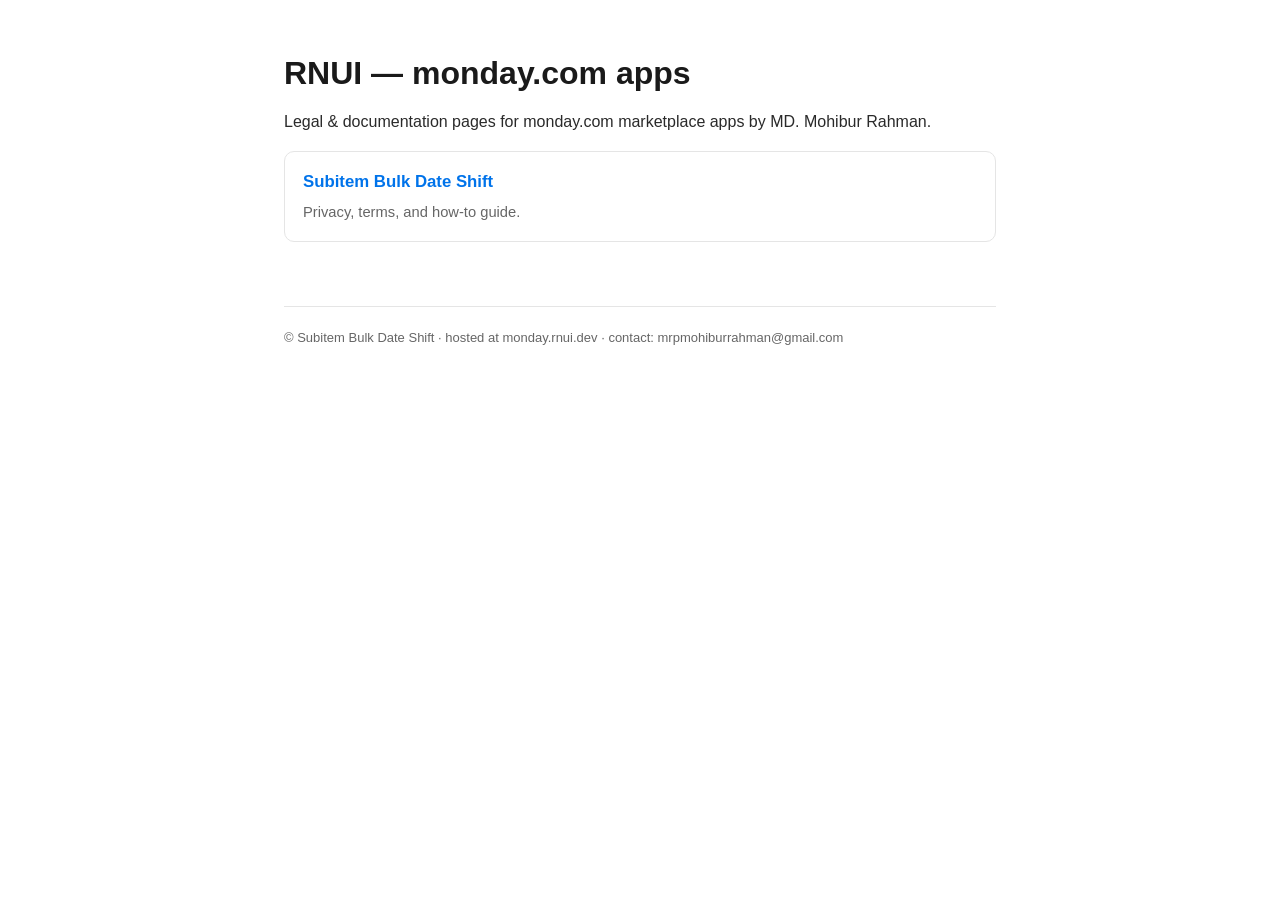
==== index.html @ d57ae2f7 "init: rnui monday.com apps docs hub (privacy/terms/guide for subitem-bulk-date-shift) Co-Authored-By" ====
<!DOCTYPE html>
<html lang="en"><head>
<meta charset="utf-8"><meta name="viewport" content="width=device-width,initial-scale=1">
<title>RNUI — monday.com apps</title>
<meta name="robots" content="index,follow">
<style>
:root{--ink:#1a1a1a;--dim:#666;--line:#e5e5e5;--accent:#0073ea;--bg:#fff}
*{box-sizing:border-box}
body{margin:0;background:var(--bg);color:var(--ink);
  font:16px/1.65 -apple-system,BlinkMacSystemFont,"Segoe UI",Roboto,Helvetica,Arial,sans-serif;
  -webkit-font-smoothing:antialiased}
.wrap{max-width:760px;margin:0 auto;padding:48px 24px 96px}
header.top{border-bottom:1px solid var(--line);margin-bottom:40px;padding-bottom:20px}
header.top a.back{color:var(--accent);text-decoration:none;font-size:14px}
h1{font-size:2rem;line-height:1.2;margin:.2em 0 .1em}
h2{font-size:1.35rem;margin:2em 0 .4em;padding-top:.4em}
h3{font-size:1.1rem;margin:1.6em 0 .3em}
p,li{color:#2a2a2a}
a{color:var(--accent)}
code{background:#f4f5f7;padding:.12em .35em;border-radius:4px;font-size:.9em}
table{border-collapse:collapse;width:100%;margin:1.2em 0;font-size:.95em}
th,td{border:1px solid var(--line);padding:.5em .7em;text-align:left;vertical-align:top}
th{background:#f7f8fa}
em{color:var(--dim)}
blockquote{border-left:3px solid var(--line);margin:1.2em 0;padding:.2em 1em;color:var(--dim)}
hr{border:0;border-top:1px solid var(--line);margin:2em 0}
footer{margin-top:64px;padding-top:20px;border-top:1px solid var(--line);color:var(--dim);font-size:13px}
ul.cards{list-style:none;padding:0}
ul.cards li{border:1px solid var(--line);border-radius:10px;padding:16px 18px;margin:10px 0}
ul.cards a{font-weight:600;text-decoration:none;font-size:1.05rem}
ul.cards p{margin:.3em 0 0;color:var(--dim);font-size:.92em}
</style>
</head><body><div class="wrap">

<main><h1>RNUI — monday.com apps</h1>
<p>Legal &amp; documentation pages for monday.com marketplace apps by MD. Mohibur Rahman.</p>
<ul class="cards">
<li><a href="./subitem-bulk-date-shift/">Subitem Bulk Date Shift</a><p>Privacy, terms, and how-to guide.</p></li>
</ul></main>
<footer>&copy; Subitem Bulk Date Shift &middot; hosted at monday.rnui.dev &middot; contact: mrpmohiburrahman@gmail.com</footer>
</div></body></html>
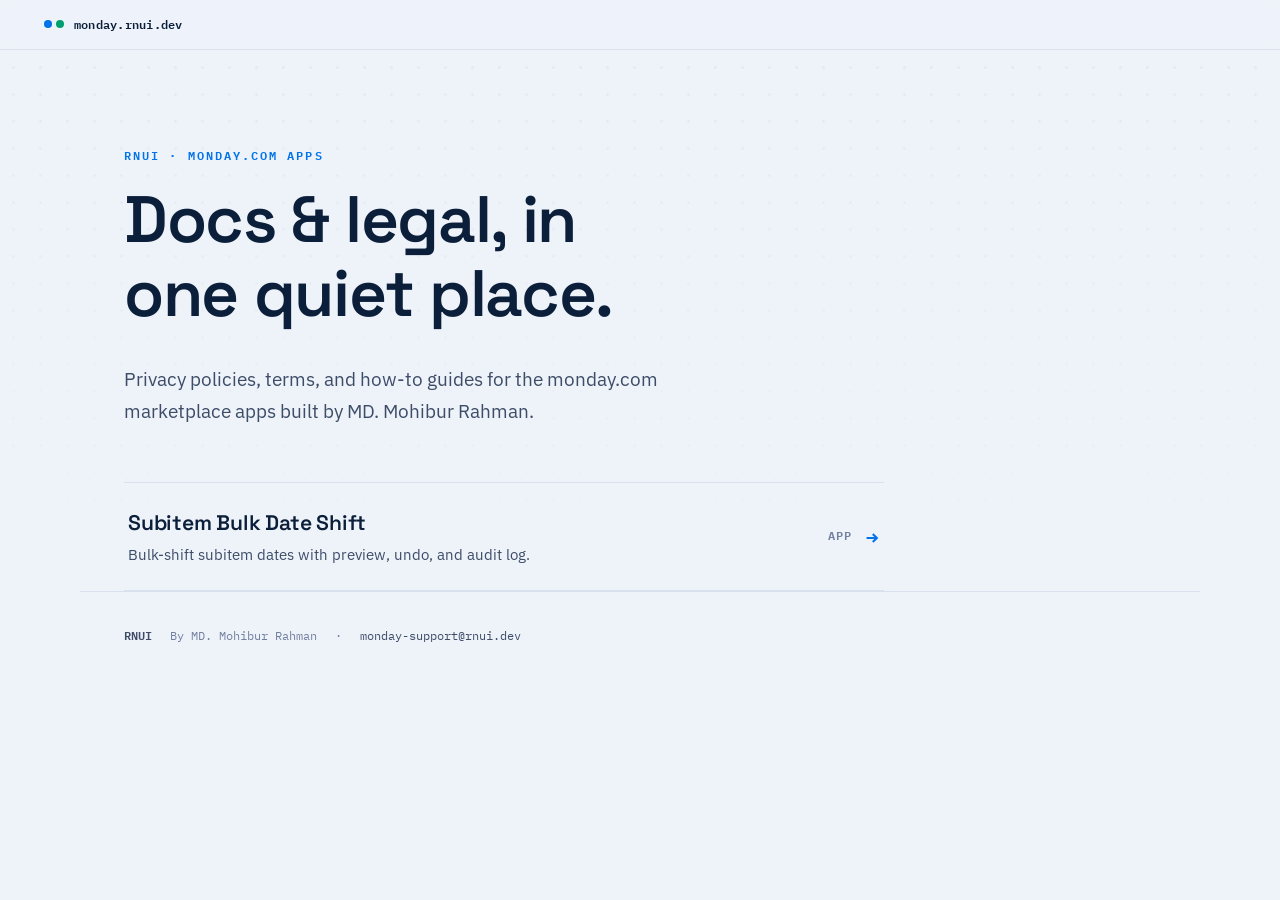
==== commit 1b613dd0: "redesign: distinctive docs/legal hub + content fixes + support email Design (frontend-design skill):" ====
--- a/index.html
+++ b/index.html
@@ -2,40 +2,40 @@
 <html lang="en"><head>
 <meta charset="utf-8"><meta name="viewport" content="width=device-width,initial-scale=1">
 <title>RNUI — monday.com apps</title>
+<meta name="description" content="Legal and documentation pages for monday.com marketplace apps by MD. Mohibur Rahman.">
 <meta name="robots" content="index,follow">
-<style>
-:root{--ink:#1a1a1a;--dim:#666;--line:#e5e5e5;--accent:#0073ea;--bg:#fff}
-*{box-sizing:border-box}
-body{margin:0;background:var(--bg);color:var(--ink);
-  font:16px/1.65 -apple-system,BlinkMacSystemFont,"Segoe UI",Roboto,Helvetica,Arial,sans-serif;
-  -webkit-font-smoothing:antialiased}
-.wrap{max-width:760px;margin:0 auto;padding:48px 24px 96px}
-header.top{border-bottom:1px solid var(--line);margin-bottom:40px;padding-bottom:20px}
-header.top a.back{color:var(--accent);text-decoration:none;font-size:14px}
-h1{font-size:2rem;line-height:1.2;margin:.2em 0 .1em}
-h2{font-size:1.35rem;margin:2em 0 .4em;padding-top:.4em}
-h3{font-size:1.1rem;margin:1.6em 0 .3em}
-p,li{color:#2a2a2a}
-a{color:var(--accent)}
-code{background:#f4f5f7;padding:.12em .35em;border-radius:4px;font-size:.9em}
-table{border-collapse:collapse;width:100%;margin:1.2em 0;font-size:.95em}
-th,td{border:1px solid var(--line);padding:.5em .7em;text-align:left;vertical-align:top}
-th{background:#f7f8fa}
-em{color:var(--dim)}
-blockquote{border-left:3px solid var(--line);margin:1.2em 0;padding:.2em 1em;color:var(--dim)}
-hr{border:0;border-top:1px solid var(--line);margin:2em 0}
-footer{margin-top:64px;padding-top:20px;border-top:1px solid var(--line);color:var(--dim);font-size:13px}
-ul.cards{list-style:none;padding:0}
-ul.cards li{border:1px solid var(--line);border-radius:10px;padding:16px 18px;margin:10px 0}
-ul.cards a{font-weight:600;text-decoration:none;font-size:1.05rem}
-ul.cards p{margin:.3em 0 0;color:var(--dim);font-size:.92em}
-</style>
-</head><body><div class="wrap">
+<link rel="preconnect" href="https://fonts.googleapis.com">
+<link rel="preconnect" href="https://fonts.gstatic.com" crossorigin>
+<link href="https://fonts.googleapis.com/css2?family=IBM+Plex+Mono:wght@500;600&family=IBM+Plex+Sans:wght@400;500;600&family=Space+Grotesk:wght@500;600;700&display=swap" rel="stylesheet">
+<link rel="stylesheet" href="/assets/style.css">
+</head>
+<body class="anim">
+<header class="masthead">
+  <a class="wordmark" href="/"><span class="dot"></span>monday.rnui.dev</a>
+</header>
 
-<main><h1>RNUI — monday.com apps</h1>
-<p>Legal &amp; documentation pages for monday.com marketplace apps by MD. Mohibur Rahman.</p>
-<ul class="cards">
-<li><a href="./subitem-bulk-date-shift/">Subitem Bulk Date Shift</a><p>Privacy, terms, and how-to guide.</p></li>
-</ul></main>
-<footer>&copy; Subitem Bulk Date Shift &middot; hosted at monday.rnui.dev &middot; contact: mrpmohiburrahman@gmail.com</footer>
-</div></body></html>+<main class="shell">
+  <section class="hero">
+    <p class="eyebrow">RNUI · monday.com apps</p>
+    <h1 class="hero-title">Docs &amp; legal, in one quiet place.</h1>
+    <p class="hero-sub">Privacy policies, terms, and how-to guides for the monday.com marketplace apps built by MD. Mohibur Rahman.</p>
+  </section>
+
+  <nav class="docindex" aria-label="Apps">
+    <a class="doc" href="./subitem-bulk-date-shift/">
+      <span class="doc-main">
+        <span class="doc-title">Subitem Bulk Date Shift</span>
+        <span class="doc-desc">Bulk-shift subitem dates with preview, undo, and audit log.</span>
+      </span>
+      <span class="doc-side">App<span class="doc-arrow">→</span></span>
+    </a>
+  </nav>
+</main>
+
+<footer class="site">
+  <b>RNUI</b>
+  <span>By MD. Mohibur Rahman</span>
+  <span>·</span>
+  <a href="mailto:monday-support@rnui.dev">monday-support@rnui.dev</a>
+</footer>
+</body></html>
--- a/assets/style.css
+++ b/assets/style.css
@@ -0,0 +1,211 @@
+/* monday.rnui.dev — Subitem Bulk Date Shift · docs & legal
+   Design thesis: "the shift" — a date moved by an offset along a timeline.
+   Display: Space Grotesk · Body: IBM Plex Sans · Data/dates: IBM Plex Mono */
+
+:root{
+  --ink:#0b1f3a;
+  --ink-2:#3d4d68;
+  --ink-3:#7280a0;
+  --paper:#eef2f9;
+  --surface:#ffffff;
+  --line:#d9e1ee;
+  --brand:#0073ea;
+  --brand-deep:#0257b3;
+  --brand-wash:#e6f0fd;
+  --applied:#009f6f;          /* "after / applied" — the one counterpoint accent */
+  --applied-wash:#e0f5ec;
+  --radius:16px;
+  --measure:66ch;
+  --maxw:1120px;
+  --pad:clamp(22px,5vw,44px);
+  --font-display:"Space Grotesk",system-ui,sans-serif;
+  --font-body:"IBM Plex Sans",system-ui,sans-serif;
+  --font-mono:"IBM Plex Mono",ui-monospace,"SF Mono",monospace;
+}
+
+*{box-sizing:border-box}
+html{-webkit-text-size-adjust:100%;scroll-behavior:smooth}
+body{
+  margin:0;color:var(--ink);background:var(--paper);
+  font-family:var(--font-body);font-size:clamp(15px,.55vw + 13.5px,17px);line-height:1.68;
+  -webkit-font-smoothing:antialiased;text-rendering:optimizeLegibility;
+}
+/* planner dot-grid — a calendar page, faded to nothing */
+body::before{
+  content:"";position:fixed;inset:0;z-index:-1;pointer-events:none;
+  background-image:radial-gradient(var(--line) 1.1px,transparent 1.6px);
+  background-size:27px 27px;opacity:.55;
+  -webkit-mask-image:linear-gradient(180deg,#000,transparent 62%);
+          mask-image:linear-gradient(180deg,#000,transparent 62%);
+}
+
+a{color:var(--brand);text-decoration:none}
+a:hover{color:var(--brand-deep);text-decoration:underline;text-underline-offset:3px}
+::selection{background:var(--brand);color:#fff}
+:focus-visible{outline:2.5px solid var(--brand);outline-offset:3px;border-radius:4px}
+
+/* ---- masthead ---- */
+.masthead{
+  position:sticky;top:0;z-index:20;
+  display:flex;align-items:center;justify-content:space-between;gap:16px;
+  padding:14px var(--pad);
+  background:color-mix(in srgb,var(--paper) 82%,transparent);
+  backdrop-filter:saturate(1.4) blur(10px);
+  -webkit-backdrop-filter:saturate(1.4) blur(10px);
+  border-bottom:1px solid var(--line);
+}
+.wordmark{
+  display:inline-flex;align-items:center;gap:22px;
+  font-family:var(--font-mono);font-size:.78rem;font-weight:600;letter-spacing:.02em;
+  color:var(--ink);
+}
+.wordmark:hover{text-decoration:none;color:var(--ink)}
+.wordmark .dot{width:8px;height:8px;border-radius:50%;
+  background:var(--brand);box-shadow:12px 0 0 0 var(--applied)}
+.masthead nav{display:flex;gap:18px;font-family:var(--font-mono);font-size:.76rem;font-weight:500}
+.masthead nav a{color:var(--ink-2)}
+.backlink{font-family:var(--font-mono);font-size:.76rem;font-weight:500;color:var(--ink-2)}
+.backlink:hover{color:var(--brand)}
+
+/* ---- shell ---- */
+.shell{max-width:var(--maxw);margin:0 auto;padding:0 var(--pad)}
+.prose{max-width:var(--measure);margin:0 auto;padding:clamp(30px,6vw,64px) 0 40px}
+footer.site{
+  max-width:var(--maxw);margin:0 auto;padding:34px var(--pad) 60px;
+  border-top:1px solid var(--line);
+  display:flex;flex-wrap:wrap;gap:6px 18px;align-items:baseline;
+  font-family:var(--font-mono);font-size:.74rem;color:var(--ink-3)}
+footer.site b{color:var(--ink-2);font-weight:600}
+footer.site a{color:var(--ink-2)}
+
+/* ---- shared type ---- */
+.eyebrow{
+  font-family:var(--font-mono);font-size:.72rem;font-weight:600;
+  letter-spacing:.18em;text-transform:uppercase;color:var(--brand);margin:0 0 18px}
+h1,h2,h3{font-family:var(--font-display);color:var(--ink);
+  letter-spacing:-.02em;line-height:1.12;text-wrap:balance}
+h1{font-size:clamp(2rem,4.4vw,3rem);font-weight:600;margin:.1em 0 .5em}
+h2{font-size:clamp(1.28rem,2.4vw,1.65rem);font-weight:600;margin:2.4em 0 .5em}
+h3{font-size:1.12rem;font-weight:600;margin:1.9em 0 .4em;letter-spacing:-.01em}
+p{margin:0 0 1.15em}
+strong{font-weight:600;color:var(--ink)}
+em{color:var(--ink-2)}
+hr{border:0;height:1px;background:var(--line);margin:2.6em 0}
+
+.prose ul,.prose ol{margin:0 0 1.3em;padding-left:1.35em}
+.prose li{margin:.4em 0;padding-left:.15em}
+.prose li::marker{color:var(--brand)}
+.prose ol li::marker{font-family:var(--font-mono);font-size:.82em;color:var(--ink-3)}
+
+code{font-family:var(--font-mono);font-size:.86em;font-weight:500;
+  background:var(--surface);border:1px solid var(--line);
+  padding:.1em .42em;border-radius:6px;color:var(--brand-deep);white-space:nowrap}
+
+blockquote{margin:1.8em 0;padding:18px 22px;background:var(--surface);
+  border:1px solid var(--line);border-left:3px solid var(--brand);border-radius:0 12px 12px 0}
+blockquote p:last-child{margin:0}
+
+/* dates & data tables — mono, tabular */
+table{border-collapse:separate;border-spacing:0;width:100%;margin:1.6em 0;
+  font-size:.93rem;background:var(--surface);border:1px solid var(--line);
+  border-radius:12px;overflow:hidden}
+th,td{padding:.72em .9em;text-align:left;vertical-align:top;border-bottom:1px solid var(--line)}
+tr:last-child td{border-bottom:0}
+thead th{font-family:var(--font-mono);font-size:.72rem;font-weight:600;
+  letter-spacing:.06em;text-transform:uppercase;color:var(--ink-3);
+  background:color-mix(in srgb,var(--paper) 60%,var(--surface))}
+tbody tr:hover{background:color-mix(in srgb,var(--brand-wash) 40%,var(--surface))}
+/* first column of the plans/scope tables reads as a label */
+tbody td:first-child{font-weight:600}
+
+/* effective-date / meta line under an h1 */
+.meta{font-family:var(--font-mono);font-size:.78rem;color:var(--ink-3);
+  margin:-.2em 0 2em;display:flex;flex-wrap:wrap;gap:6px 14px;align-items:center}
+.meta .chip{color:var(--ink-2);background:var(--surface);border:1px solid var(--line);
+  padding:.2em .6em;border-radius:999px}
+
+/* =========================================================
+   LANDING — hero + the shift signature + doc index
+   ========================================================= */
+.hero{padding:clamp(44px,9vw,96px) 0 clamp(30px,6vw,54px);max-width:none}
+.hero-title{font-size:clamp(2.3rem,6.2vw,4.1rem);font-weight:600;
+  margin:0 0 .5em;max-width:14ch}
+.hero-sub{font-size:clamp(1.02rem,1.5vw,1.22rem);color:var(--ink-2);
+  max-width:52ch;margin:0}
+
+/* the signature: a due date shifted along a timeline */
+.shift{
+  --nodew:clamp(84px,20vw,150px);
+  display:flex;align-items:flex-start;gap:clamp(10px,2.5vw,26px);
+  margin:clamp(30px,5vw,48px) 0 clamp(34px,6vw,56px);
+  max-width:560px}
+.shift-node{width:var(--nodew);flex:0 0 auto;text-align:center}
+.shift-date{display:block;font-family:var(--font-mono);font-weight:600;
+  font-size:clamp(1.3rem,4.2vw,2.1rem);letter-spacing:-.02em;color:var(--ink)}
+.shift-node.is-before .shift-date{color:var(--ink-3)}
+.shift-node.is-after .shift-date{color:var(--applied);
+  text-decoration:underline;text-decoration-thickness:2px;text-underline-offset:5px}
+.shift-tag{display:block;margin-top:8px;font-family:var(--font-mono);
+  font-size:.68rem;font-weight:600;letter-spacing:.14em;text-transform:uppercase;color:var(--ink-3)}
+.shift-track{position:relative;flex:1 1 auto;height:calc(clamp(1.3rem,4.2vw,2.1rem) + 2px);
+  display:flex;align-items:center}
+.shift-track::before{content:"";position:absolute;left:0;right:0;height:2px;
+  background:linear-gradient(90deg,var(--ink-3),var(--brand));
+  transform:scaleX(1);transform-origin:left;border-radius:2px}
+.shift-track::after{content:"";position:absolute;right:0;top:50%;
+  width:9px;height:9px;margin-top:-4.5px;border-radius:50%;background:var(--brand)}
+.shift-delta{position:relative;margin:0 auto;
+  font-family:var(--font-mono);font-size:clamp(.76rem,1.4vw,.9rem);font-weight:600;
+  color:#fff;background:var(--brand);
+  padding:.34em .74em;border-radius:999px;white-space:nowrap;
+  box-shadow:0 6px 16px -6px color-mix(in srgb,var(--brand) 70%,transparent)}
+
+/* doc index — typographic rows, differentiated by type tag (no fake numbering) */
+.docindex{border-top:1px solid var(--line);margin:0;max-width:760px}
+.doc{display:grid;grid-template-columns:1fr auto;align-items:center;gap:8px 20px;
+  padding:22px 4px;border-bottom:1px solid var(--line);color:inherit}
+.doc:hover{text-decoration:none}
+.doc-main{min-width:0}
+.doc-title{display:block;font-family:var(--font-display);font-weight:600;font-size:1.32rem;
+  letter-spacing:-.01em;color:var(--ink);transition:transform .18s ease}
+.doc-desc{display:block}
+.doc:hover .doc-title{transform:translateX(6px);color:var(--brand-deep)}
+.doc-desc{color:var(--ink-2);font-size:.96rem;margin-top:2px}
+.doc-side{display:flex;align-items:center;gap:14px;
+  font-family:var(--font-mono);font-size:.72rem;font-weight:600;
+  letter-spacing:.08em;text-transform:uppercase;color:var(--ink-3);white-space:nowrap}
+.doc-arrow{font-size:1.3rem;color:var(--brand);transition:transform .18s ease}
+.doc:hover .doc-arrow{transform:translateX(5px)}
+
+/* small feature strip on landing */
+.facts{display:flex;flex-wrap:wrap;gap:10px 12px;margin:8px 0 4px;max-width:760px}
+.fact{font-family:var(--font-mono);font-size:.76rem;color:var(--ink-2);
+  background:var(--surface);border:1px solid var(--line);border-radius:999px;
+  padding:.4em .85em}
+.fact b{color:var(--brand-deep)}
+
+/* =========================================================
+   motion — one orchestrated load; reduced-motion respected
+   ========================================================= */
+@media (prefers-reduced-motion:no-preference){
+  .anim .shift-track::before{transform:scaleX(0);animation:draw .6s .25s ease-out forwards}
+  .anim .shift-track::after{opacity:0;animation:pop .3s .8s ease-out forwards}
+  .anim .shift-delta{opacity:0;transform:translateX(-30px);animation:slide .45s .5s ease-out forwards}
+  .anim .shift-node.is-after{opacity:0;transform:translateX(14px);animation:slide .5s .75s ease-out forwards}
+  .anim .hero-title,.anim .eyebrow,.anim .hero-sub{opacity:0;animation:rise .6s ease-out forwards}
+  .anim .eyebrow{animation-delay:.02s}
+  .anim .hero-title{animation-delay:.08s}
+  .anim .hero-sub{animation-delay:.16s}
+}
+@keyframes draw{to{transform:scaleX(1)}}
+@keyframes pop{from{opacity:0;transform:scale(.4)}to{opacity:1;transform:scale(1)}}
+@keyframes slide{to{opacity:1;transform:translateX(0)}}
+@keyframes rise{from{opacity:0;transform:translateY(12px)}to{opacity:1;transform:translateY(0)}}
+
+/* ---- responsive ---- */
+@media (max-width:560px){
+  .shift{--nodew:74px}
+  .doc{grid-template-columns:1fr;gap:6px}
+  .doc-side{justify-content:flex-start}
+  .masthead nav{gap:12px}
+}
